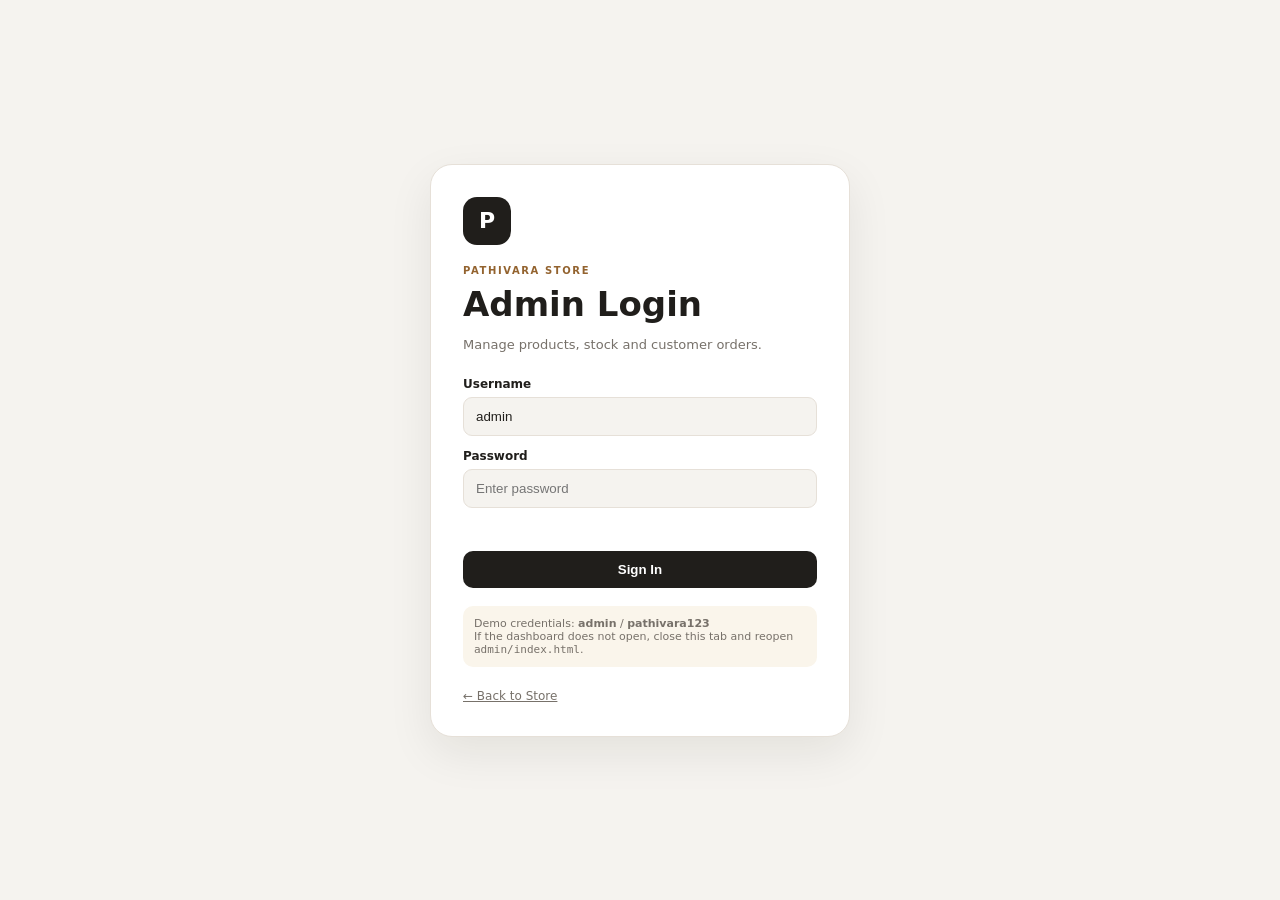
==== admin/index.html @ 6419e532 "Pathivara Store First Website" ====
<!DOCTYPE html>
<html lang="en">
<head>
<meta charset="UTF-8"><meta name="viewport" content="width=device-width,initial-scale=1.0">
<title>Admin Dashboard | Pathivara Store</title>
<link rel="stylesheet" href="css/admin.css">
</head>
<body>
<div id="loginView" class="login-view">
  <div class="login-card">
    <div class="logo">P</div>
    <p class="eyebrow">PATHIVARA STORE</p>
    <h1>Admin Login</h1>
    <p class="muted">Manage products, stock and customer orders.</p>
    <form id="loginForm">
      <label>Username<input id="loginUser" value="admin" autocomplete="username"></label>
      <label>Password<input id="loginPass" type="password" placeholder="Enter password" autocomplete="current-password"></label>
      <p id="loginError" class="error"></p>
      <button class="btn primary full">Sign In</button>
    </form>
    <div class="demo-note">Demo credentials: <strong>admin</strong> / <strong>pathivara123</strong><br>
If the dashboard does not open, close this tab and reopen <code>admin/index.html</code>.</div>
    <a href="../index.html" class="back">← Back to Store</a>
  </div>
</div>

<div id="appView" class="app" hidden>
<aside class="sidebar" id="sidebar">
  <div class="side-brand"><span class="logo small">P</span><strong>Pathivara</strong></div>
  <nav>
    <button class="side-link active" data-section="dashboard">▦ <span>Dashboard</span></button>
    <button class="side-link" data-section="products">◈ <span>Products</span></button>
    <button class="side-link" data-section="orders">▤ <span>Orders</span></button>
    <button class="side-link" data-section="settings">⚙ <span>Settings</span></button>
  </nav>
  <a href="../index.html" class="store-link">↗ View Store</a>
  <button id="logoutBtn" class="logout">↪ Logout</button>
</aside>
<div class="main-area">
<header class="topbar">
  <button id="sidebarToggle" class="hamburger">☰</button>
  <div><strong id="sectionTitle">Dashboard</strong><small>Pathivara Store Admin</small></div>
  <div class="top-actions"><span class="admin-badge">Admin</span></div>
</header>
<main class="content">
<section id="dashboardSection" class="admin-section active">
  <div class="section-head"><div><p class="eyebrow">OVERVIEW</p><h1>Dashboard</h1></div><button class="btn primary" onclick="showSection('products');openProductModal()">+ Add Product</button></div>
  <div class="stats">
    <div class="stat"><span>Products</span><strong id="statProducts">0</strong></div>
    <div class="stat"><span>Low Stock</span><strong id="statLow">0</strong></div>
    <div class="stat"><span>Orders</span><strong id="statOrders">0</strong></div>
    <div class="stat"><span>Pending</span><strong id="statPending">0</strong></div>
  </div>
  <div class="dashboard-grid">
    <div class="panel"><div class="panel-head"><h2>Recent Orders</h2><button class="text-btn" onclick="showSection('orders')">View all</button></div><div id="recentOrders"></div></div>
    <div class="panel"><div class="panel-head"><h2>Low Stock</h2><button class="text-btn" onclick="showSection('products')">Products</button></div><div id="lowStock"></div></div>
  </div>
</section>

<section id="productsSection" class="admin-section">
  <div class="section-head"><div><p class="eyebrow">CATALOG</p><h1>Products</h1></div><button class="btn primary" onclick="openProductModal()">+ Add Product</button></div>
  <div class="toolbar"><input id="productSearch" placeholder="Search products..."><select id="productCategory"><option>All</option><option>Men</option><option>Women</option><option>Kids</option><option>Sarees</option></select></div>
  <div class="table-wrap"><table><thead><tr><th>Product</th><th>Category</th><th>Price</th><th>Stock</th><th>Status</th><th>Actions</th></tr></thead><tbody id="productsTable"></tbody></table></div>
</section>

<section id="ordersSection" class="admin-section">
  <div class="section-head"><div><p class="eyebrow">CUSTOMERS</p><h1>Orders</h1></div></div>
  <div class="toolbar"><input id="orderSearch" placeholder="Search order, name or phone..."><select id="orderStatusFilter"><option>All</option><option>New</option><option>Confirmed</option><option>Processing</option><option>Ready</option><option>Delivered</option><option>Cancelled</option></select></div>
  <div class="table-wrap"><table><thead><tr><th>Order</th><th>Customer</th><th>Items</th><th>Total</th><th>Status</th><th>Actions</th></tr></thead><tbody id="ordersTable"></tbody></table></div>
</section>

<section id="settingsSection" class="admin-section">
  <div class="section-head"><div><p class="eyebrow">STORE</p><h1>Settings</h1></div></div>
  <div class="settings-grid">
    <div class="panel"><h2>Store Information</h2><label>Shop Name<input id="setName" value="Pathivara Store"></label><label>Phone<input id="setPhone" value="9842743833"></label><label>Location<input id="setLocation" value="Phungling, Taplejung, Nepal"></label><label>WhatsApp Number<input id="setWhatsapp" value="9779842743833"></label><button class="btn primary" id="saveSettings">Save Settings</button></div>
    <div class="panel"><h2>Data Tools</h2><p class="muted">This Stage 4 demo stores catalog and orders in this browser's localStorage. It is useful for prototyping but is not a secure multi-user backend.</p><button class="btn outline" id="exportData">Export Store Data</button><button class="btn danger" id="resetData">Reset Demo Data</button></div>
  </div>
</section>
</main>
</div>
</div>

<div class="modal-backdrop" id="productModal" hidden><div class="modal">
  <button class="modal-close" onclick="closeProductModal()">×</button><p class="eyebrow">CATALOG</p><h2 id="productModalTitle">Add Product</h2>
  <form id="productForm"><input type="hidden" id="productId">
  <div class="form-grid">
    <label>Name<input id="pName" required></label><label>Category<select id="pCategory"><option>Men</option><option>Women</option><option>Kids</option><option>Sarees</option></select></label>
    <label>Price (Rs.)<input id="pPrice" type="number" min="0" required></label><label>Stock<input id="pStock" type="number" min="0" required></label>
    <label class="wide">Image URL<input id="pImage" placeholder="https://..."></label>
    <label class="wide">Description<textarea id="pDescription"></textarea></label>
  </div>
  <div class="modal-actions"><button type="button" class="btn outline" onclick="closeProductModal()">Cancel</button><button class="btn primary">Save Product</button></div>
  </form>
</div></div>

<div class="modal-backdrop" id="orderModal" hidden><div class="modal wide-modal">
<button class="modal-close" onclick="closeOrderModal()">×</button><p class="eyebrow">ORDER DETAILS</p><h2 id="orderModalTitle">Order</h2><div id="orderDetail"></div>
<div class="modal-actions"><button class="btn outline" onclick="closeOrderModal()">Close</button><button class="btn whatsapp" id="orderWhatsApp">Contact on WhatsApp</button></div>
</div></div>

<script src="../js/products.js"></script><script src="js/admin.js"></script>
</body></html>
---- admin/css/admin.css ----
[hidden]{display:none!important}
:root{--bg:#f5f3ef;--surface:#fff;--text:#201e1b;--muted:#77716a;--border:#e6e0d8;--accent:#93632f;--danger:#b44f46;--green:#2d8b55;--shadow:0 16px 45px rgba(30,25,18,.08)}
*{box-sizing:border-box}body{margin:0;background:var(--bg);color:var(--text);font-family:Inter,system-ui,-apple-system,"Segoe UI",sans-serif}.muted{color:var(--muted);font-size:13px}.eyebrow{font-size:10px;font-weight:800;letter-spacing:.16em;color:var(--accent);margin:0 0 8px}.btn{border:1px solid transparent;border-radius:10px;padding:10px 15px;cursor:pointer;font-weight:750}.primary{background:var(--text);color:#fff}.outline{background:var(--surface);border-color:var(--border);color:var(--text)}.danger{background:#fff0ee;color:var(--danger);border-color:#f1c5bf}.whatsapp{background:#218c43;color:white}.full{width:100%}
.login-view{min-height:100vh;display:grid;place-items:center;padding:20px}.login-card{width:min(420px,100%);background:var(--surface);border:1px solid var(--border);border-radius:22px;padding:32px;box-shadow:var(--shadow)}.logo{width:48px;height:48px;display:grid;place-items:center;background:var(--text);color:#fff;border-radius:14px;font-weight:900;font-size:22px;margin-bottom:20px}.logo.small{width:38px;height:38px;font-size:18px;margin:0}.login-card h1{margin:0;font-size:34px}.login-card form{margin-top:25px}.login-card label,.modal label,.settings-grid label{display:block;font-size:12px;font-weight:750;margin:13px 0}.login-card input,.modal input,.modal textarea,.modal select,.settings-grid input,.toolbar input,.toolbar select{display:block;width:100%;margin-top:6px;padding:11px 12px;border:1px solid var(--border);border-radius:9px;background:var(--bg);color:var(--text);outline:0}.error{color:var(--danger);font-size:12px;min-height:18px}.demo-note{margin:18px 0;padding:11px;background:#faf5eb;border-radius:10px;color:var(--muted);font-size:11px}.back{font-size:12px;color:var(--muted)}
.app{display:flex;min-height:100vh}.sidebar{width:235px;background:#1c1a18;color:#eee;padding:20px 14px;display:flex;flex-direction:column;position:fixed;inset:0 auto 0 0;z-index:10}.side-brand{display:flex;align-items:center;gap:10px;padding:0 7px 28px}.sidebar nav{display:grid;gap:4px}.side-link,.logout{width:100%;text-align:left;border:0;background:transparent;color:#bcb7b0;padding:12px;border-radius:9px;cursor:pointer}.side-link.active,.side-link:hover{background:#302b25;color:#fff}.store-link{color:#bcb7b0;font-size:12px;padding:12px;margin-top:auto}.logout{color:#e7a39c;margin-top:3px}.main-area{margin-left:235px;width:calc(100% - 235px)}.topbar{height:72px;background:var(--surface);border-bottom:1px solid var(--border);display:flex;align-items:center;padding:0 28px;gap:14px;position:sticky;top:0;z-index:5}.topbar strong{display:block}.topbar small{display:block;color:var(--muted);font-size:10px}.top-actions{margin-left:auto}.admin-badge{background:#f3eee6;padding:7px 11px;border-radius:999px;font-size:11px}.hamburger{display:none;border:0;background:transparent;font-size:22px}.content{padding:30px}.admin-section{display:none}.admin-section.active{display:block}.section-head{display:flex;justify-content:space-between;align-items:end;gap:15px;margin-bottom:22px}.section-head h1{margin:0;font-size:36px;letter-spacing:-.04em}.stats{display:grid;grid-template-columns:repeat(4,1fr);gap:14px}.stat,.panel{background:var(--surface);border:1px solid var(--border);border-radius:16px;padding:18px}.stat span{font-size:11px;color:var(--muted)}.stat strong{display:block;font-size:30px;margin-top:7px}.dashboard-grid{display:grid;grid-template-columns:1.4fr 1fr;gap:18px;margin-top:18px}.panel h2{font-size:17px;margin:0}.panel-head{display:flex;justify-content:space-between;align-items:center;margin-bottom:12px}.text-btn{border:0;background:none;color:var(--accent);font-size:11px;cursor:pointer}.mini-row{display:flex;justify-content:space-between;gap:12px;padding:11px 0;border-bottom:1px solid var(--border);font-size:12px}.mini-row:last-child{border:0}.mini-row small{display:block;color:var(--muted)}.toolbar{display:flex;gap:10px;margin-bottom:15px}.toolbar input{max-width:420px;margin:0}.toolbar select{max-width:180px;margin:0}.table-wrap{overflow:auto;background:var(--surface);border:1px solid var(--border);border-radius:16px}table{width:100%;border-collapse:collapse;min-width:720px}th,td{text-align:left;padding:13px 15px;border-bottom:1px solid var(--border);font-size:12px}th{font-size:10px;text-transform:uppercase;letter-spacing:.08em;color:var(--muted)}tbody tr:last-child td{border-bottom:0}.prod-cell{display:flex;align-items:center;gap:10px}.prod-cell img{width:44px;height:52px;border-radius:7px;object-fit:cover}.prod-cell strong{display:block}.prod-cell small{color:var(--muted)}.status{display:inline-block;border-radius:999px;padding:5px 9px;font-size:10px;font-weight:800}.status.new{background:#fff0c9;color:#85601a}.status.confirmed{background:#e9f2ff;color:#32628d}.status.processing{background:#eee6ff;color:#65419b}.status.ready{background:#e4f7e9;color:#2c7945}.status.delivered{background:#def5ec;color:#25715a}.status.cancelled{background:#fae7e5;color:#a34a43}.row-actions{display:flex;gap:5px}.row-actions button{border:1px solid var(--border);background:var(--surface);border-radius:7px;padding:6px 8px;cursor:pointer;font-size:11px}.settings-grid{display:grid;grid-template-columns:1fr 1fr;gap:18px}.settings-grid label{margin:14px 0}.settings-grid input{margin-top:5px}.settings-grid .btn{margin:5px 5px 0 0}
.modal-backdrop{position:fixed;inset:0;background:rgba(10,8,5,.58);display:grid;place-items:center;padding:20px;z-index:50}.modal{width:min(650px,100%);max-height:90vh;overflow:auto;background:var(--surface);border-radius:20px;padding:26px;position:relative}.wide-modal{width:min(780px,100%)}.modal-close{position:absolute;right:16px;top:14px;border:0;background:var(--bg);border-radius:50%;width:34px;height:34px;font-size:22px;cursor:pointer;color:var(--text)}.modal h2{margin:0 0 18px}.form-grid{display:grid;grid-template-columns:1fr 1fr;gap:3px 14px}.form-grid .wide{grid-column:1/-1}.modal textarea{min-height:100px;resize:vertical}.modal-actions{display:flex;justify-content:flex-end;gap:8px;margin-top:22px}.order-detail-head{display:flex;justify-content:space-between;gap:15px;border-bottom:1px solid var(--border);padding-bottom:14px}.order-customer{padding:14px 0;border-bottom:1px solid var(--border);font-size:13px}.order-customer span{color:var(--muted);font-size:11px}.order-line{display:flex;justify-content:space-between;padding:10px 0;border-bottom:1px solid var(--border);font-size:12px}.order-line small{display:block;color:var(--muted)}.order-total{display:flex;justify-content:space-between;padding:16px 0;font-size:16px;font-weight:800}
@media(max-width:900px){.sidebar{transform:translateX(-100%);transition:.2s}.sidebar.open{transform:translateX(0)}.main-area{margin-left:0;width:100%}.hamburger{display:block}.stats{grid-template-columns:repeat(2,1fr)}.dashboard-grid,.settings-grid{grid-template-columns:1fr}.content{padding:20px}}
@media(max-width:560px){.section-head{align-items:start;flex-direction:column}.section-head h1{font-size:30px}.stats{grid-template-columns:1fr 1fr}.form-grid{grid-template-columns:1fr}.form-grid .wide{grid-column:auto}.toolbar{display:grid}.toolbar input,.toolbar select{max-width:none}.topbar{padding:0 15px}.content{padding:15px}.admin-badge{display:none}}
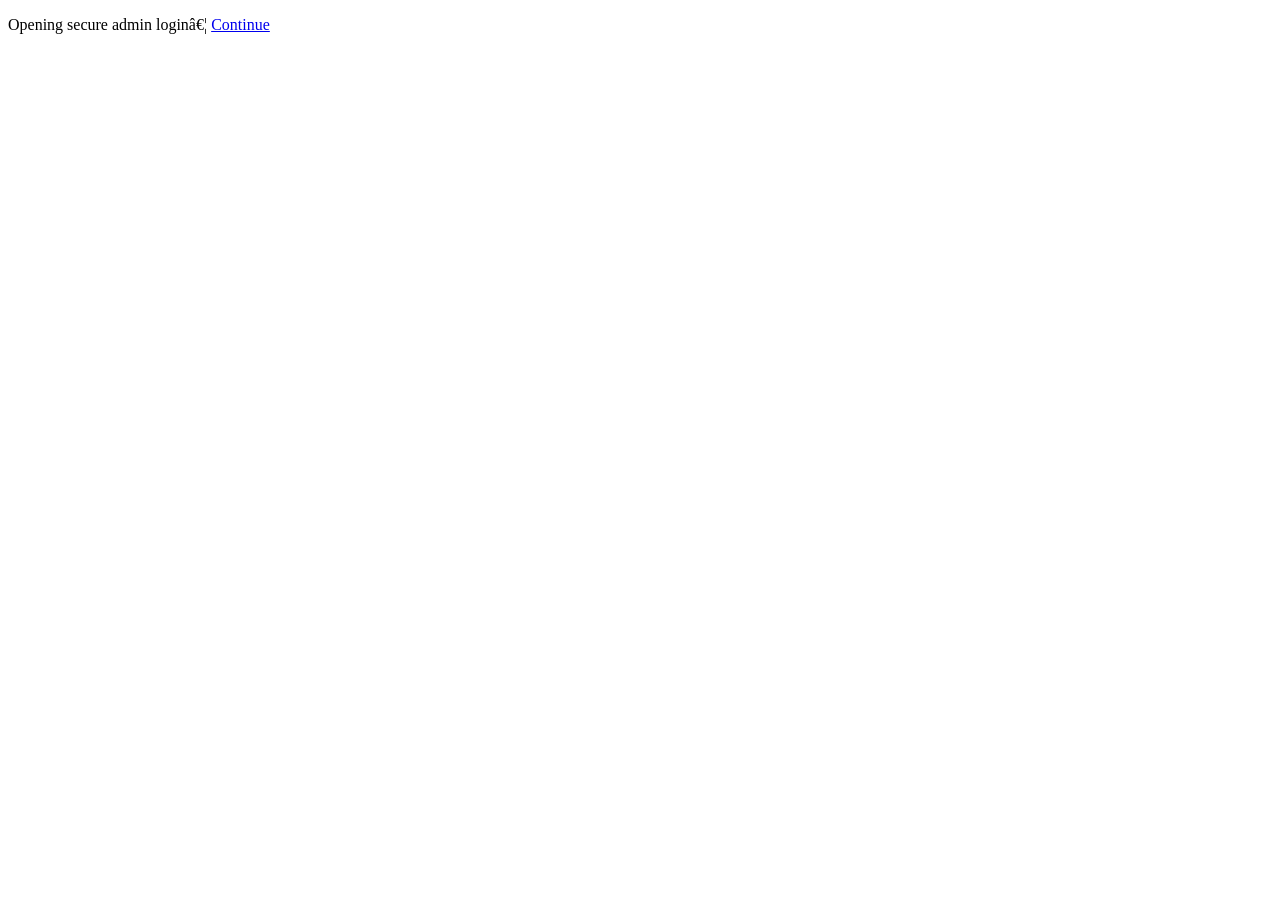
==== commit 3dfd1b34: "Connect storefront to live PHP/SQLite product catalog" ====
--- a/admin/index.html
+++ b/admin/index.html
@@ -1,102 +1,319 @@
-<!DOCTYPE html>
+<!doctype html>
+<!-- The former browser-only dashboard has been retired. -->
+<meta http-equiv="refresh" content="0; url=../login.php" />
+<p>Opening secure admin login… <a href="../login.php">Continue</a></p>
+<!--
 <html lang="en">
-<head>
-<meta charset="UTF-8"><meta name="viewport" content="width=device-width,initial-scale=1.0">
-<title>Admin Dashboard | Pathivara Store</title>
-<link rel="stylesheet" href="css/admin.css">
-</head>
-<body>
-<div id="loginView" class="login-view">
-  <div class="login-card">
-    <div class="logo">P</div>
-    <p class="eyebrow">PATHIVARA STORE</p>
-    <h1>Admin Login</h1>
-    <p class="muted">Manage products, stock and customer orders.</p>
-    <form id="loginForm">
-      <label>Username<input id="loginUser" value="admin" autocomplete="username"></label>
-      <label>Password<input id="loginPass" type="password" placeholder="Enter password" autocomplete="current-password"></label>
-      <p id="loginError" class="error"></p>
-      <button class="btn primary full">Sign In</button>
-    </form>
-    <div class="demo-note">Demo credentials: <strong>admin</strong> / <strong>pathivara123</strong><br>
-If the dashboard does not open, close this tab and reopen <code>admin/index.html</code>.</div>
-    <a href="../index.html" class="back">← Back to Store</a>
-  </div>
-</div>
-
-<div id="appView" class="app" hidden>
-<aside class="sidebar" id="sidebar">
-  <div class="side-brand"><span class="logo small">P</span><strong>Pathivara</strong></div>
-  <nav>
-    <button class="side-link active" data-section="dashboard">▦ <span>Dashboard</span></button>
-    <button class="side-link" data-section="products">◈ <span>Products</span></button>
-    <button class="side-link" data-section="orders">▤ <span>Orders</span></button>
-    <button class="side-link" data-section="settings">⚙ <span>Settings</span></button>
-  </nav>
-  <a href="../index.html" class="store-link">↗ View Store</a>
-  <button id="logoutBtn" class="logout">↪ Logout</button>
-</aside>
-<div class="main-area">
-<header class="topbar">
-  <button id="sidebarToggle" class="hamburger">☰</button>
-  <div><strong id="sectionTitle">Dashboard</strong><small>Pathivara Store Admin</small></div>
-  <div class="top-actions"><span class="admin-badge">Admin</span></div>
-</header>
-<main class="content">
-<section id="dashboardSection" class="admin-section active">
-  <div class="section-head"><div><p class="eyebrow">OVERVIEW</p><h1>Dashboard</h1></div><button class="btn primary" onclick="showSection('products');openProductModal()">+ Add Product</button></div>
-  <div class="stats">
-    <div class="stat"><span>Products</span><strong id="statProducts">0</strong></div>
-    <div class="stat"><span>Low Stock</span><strong id="statLow">0</strong></div>
-    <div class="stat"><span>Orders</span><strong id="statOrders">0</strong></div>
-    <div class="stat"><span>Pending</span><strong id="statPending">0</strong></div>
-  </div>
-  <div class="dashboard-grid">
-    <div class="panel"><div class="panel-head"><h2>Recent Orders</h2><button class="text-btn" onclick="showSection('orders')">View all</button></div><div id="recentOrders"></div></div>
-    <div class="panel"><div class="panel-head"><h2>Low Stock</h2><button class="text-btn" onclick="showSection('products')">Products</button></div><div id="lowStock"></div></div>
-  </div>
-</section>
-
-<section id="productsSection" class="admin-section">
-  <div class="section-head"><div><p class="eyebrow">CATALOG</p><h1>Products</h1></div><button class="btn primary" onclick="openProductModal()">+ Add Product</button></div>
-  <div class="toolbar"><input id="productSearch" placeholder="Search products..."><select id="productCategory"><option>All</option><option>Men</option><option>Women</option><option>Kids</option><option>Sarees</option></select></div>
-  <div class="table-wrap"><table><thead><tr><th>Product</th><th>Category</th><th>Price</th><th>Stock</th><th>Status</th><th>Actions</th></tr></thead><tbody id="productsTable"></tbody></table></div>
-</section>
-
-<section id="ordersSection" class="admin-section">
-  <div class="section-head"><div><p class="eyebrow">CUSTOMERS</p><h1>Orders</h1></div></div>
-  <div class="toolbar"><input id="orderSearch" placeholder="Search order, name or phone..."><select id="orderStatusFilter"><option>All</option><option>New</option><option>Confirmed</option><option>Processing</option><option>Ready</option><option>Delivered</option><option>Cancelled</option></select></div>
-  <div class="table-wrap"><table><thead><tr><th>Order</th><th>Customer</th><th>Items</th><th>Total</th><th>Status</th><th>Actions</th></tr></thead><tbody id="ordersTable"></tbody></table></div>
-</section>
-
-<section id="settingsSection" class="admin-section">
-  <div class="section-head"><div><p class="eyebrow">STORE</p><h1>Settings</h1></div></div>
-  <div class="settings-grid">
-    <div class="panel"><h2>Store Information</h2><label>Shop Name<input id="setName" value="Pathivara Store"></label><label>Phone<input id="setPhone" value="9842743833"></label><label>Location<input id="setLocation" value="Phungling, Taplejung, Nepal"></label><label>WhatsApp Number<input id="setWhatsapp" value="9779842743833"></label><button class="btn primary" id="saveSettings">Save Settings</button></div>
-    <div class="panel"><h2>Data Tools</h2><p class="muted">This Stage 4 demo stores catalog and orders in this browser's localStorage. It is useful for prototyping but is not a secure multi-user backend.</p><button class="btn outline" id="exportData">Export Store Data</button><button class="btn danger" id="resetData">Reset Demo Data</button></div>
-  </div>
-</section>
-</main>
-</div>
-</div>
-
-<div class="modal-backdrop" id="productModal" hidden><div class="modal">
-  <button class="modal-close" onclick="closeProductModal()">×</button><p class="eyebrow">CATALOG</p><h2 id="productModalTitle">Add Product</h2>
-  <form id="productForm"><input type="hidden" id="productId">
-  <div class="form-grid">
-    <label>Name<input id="pName" required></label><label>Category<select id="pCategory"><option>Men</option><option>Women</option><option>Kids</option><option>Sarees</option></select></label>
-    <label>Price (Rs.)<input id="pPrice" type="number" min="0" required></label><label>Stock<input id="pStock" type="number" min="0" required></label>
-    <label class="wide">Image URL<input id="pImage" placeholder="https://..."></label>
-    <label class="wide">Description<textarea id="pDescription"></textarea></label>
-  </div>
-  <div class="modal-actions"><button type="button" class="btn outline" onclick="closeProductModal()">Cancel</button><button class="btn primary">Save Product</button></div>
-  </form>
-</div></div>
-
-<div class="modal-backdrop" id="orderModal" hidden><div class="modal wide-modal">
-<button class="modal-close" onclick="closeOrderModal()">×</button><p class="eyebrow">ORDER DETAILS</p><h2 id="orderModalTitle">Order</h2><div id="orderDetail"></div>
-<div class="modal-actions"><button class="btn outline" onclick="closeOrderModal()">Close</button><button class="btn whatsapp" id="orderWhatsApp">Contact on WhatsApp</button></div>
-</div></div>
-
-<script src="../js/products.js"></script><script src="js/admin.js"></script>
-</body></html>
+  <head>
+    <meta charset="UTF-8" />
+    <meta name="viewport" content="width=device-width,initial-scale=1.0" />
+    <title>Admin Dashboard | Pathivara Store</title>
+    <link rel="stylesheet" href="css/admin.css" />
+  </head>
+  <body>
+    <div id="loginView" class="login-view">
+      <div class="login-card">
+        <div class="logo">P</div>
+        <p class="eyebrow">PATHIVARA STORE</p>
+        <h1>Admin Login</h1>
+        <p class="muted">Manage products, stock and customer orders.</p>
+        <form id="loginForm">
+          <label
+            >Username<input
+              id="loginUser"
+              value="admin"
+              autocomplete="username"
+          /></label>
+          <label
+            >Password<input
+              id="loginPass"
+              type="password"
+              placeholder="Enter password"
+              autocomplete="current-password"
+          /></label>
+          <p id="loginError" class="error"></p>
+          <button class="btn primary full">Sign In</button>
+        </form>
+        <div class="demo-note">
+          Demo credentials: <strong>admin</strong> /
+          <strong>pathivara123</strong><br />
+          If the dashboard does not open, close this tab and reopen
+          <code>admin/index.html</code>.
+        </div>
+        <a href="../index.html" class="back">← Back to Store</a>
+      </div>
+    </div>
+
+    <div id="appView" class="app" hidden>
+      <aside class="sidebar" id="sidebar">
+        <div class="side-brand">
+          <span class="logo small">PS</span><strong>Pathivara Store</strong>
+        </div>
+        <nav>
+          <button class="side-link active" data-section="dashboard">
+            ▦ <span>Dashboard</span>
+          </button>
+          <button class="side-link" data-section="products">
+            ◈ <span>Products</span>
+          </button>
+          <button class="side-link" data-section="orders">
+            ▤ <span>Orders</span>
+          </button>
+          <button class="side-link" data-section="settings">
+            ⚙ <span>Settings</span>
+          </button>
+        </nav>
+        <a href="../index.html" class="store-link">↗ View Store</a>
+        <button id="logoutBtn" class="logout">↪ Logout</button>
+      </aside>
+      <div class="main-area">
+        <header class="topbar">
+          <button id="sidebarToggle" class="hamburger">☰</button>
+          <div>
+            <strong id="sectionTitle">Dashboard</strong
+            ><small>Pathivara Store Admin</small>
+          </div>
+          <div class="top-actions"><span class="admin-badge">Admin</span></div>
+        </header>
+        <main class="content">
+          <section id="dashboardSection" class="admin-section active">
+            <div class="section-head">
+              <div>
+                <p class="eyebrow">OVERVIEW</p>
+                <h1>Dashboard</h1>
+              </div>
+              <button
+                class="btn primary"
+                onclick="
+                  showSection('products');
+                  openProductModal();
+                "
+              >
+                + Add Product
+              </button>
+            </div>
+            <div class="stats">
+              <div class="stat">
+                <span>Products</span><strong id="statProducts">0</strong>
+              </div>
+              <div class="stat">
+                <span>Low Stock</span><strong id="statLow">0</strong>
+              </div>
+              <div class="stat">
+                <span>Orders</span><strong id="statOrders">0</strong>
+              </div>
+              <div class="stat">
+                <span>Pending</span><strong id="statPending">0</strong>
+              </div>
+            </div>
+            <div class="dashboard-grid">
+              <div class="panel">
+                <div class="panel-head">
+                  <h2>Recent Orders</h2>
+                  <button class="text-btn" onclick="showSection('orders')">
+                    View all
+                  </button>
+                </div>
+                <div id="recentOrders"></div>
+              </div>
+              <div class="panel">
+                <div class="panel-head">
+                  <h2>Low Stock</h2>
+                  <button class="text-btn" onclick="showSection('products')">
+                    Products
+                  </button>
+                </div>
+                <div id="lowStock"></div>
+              </div>
+            </div>
+          </section>
+
+          <section id="productsSection" class="admin-section">
+            <div class="section-head">
+              <div>
+                <p class="eyebrow">CATALOG</p>
+                <h1>Products</h1>
+              </div>
+              <button class="btn primary" onclick="openProductModal()">
+                + Add Product
+              </button>
+            </div>
+            <div class="toolbar">
+              <input
+                id="productSearch"
+                placeholder="Search products..."
+              /><select id="productCategory">
+                <option>All</option>
+                <option>Men</option>
+                <option>Women</option>
+                <option>Kids</option>
+                <option>Sarees</option>
+              </select>
+            </div>
+            <div class="table-wrap">
+              <table>
+                <thead>
+                  <tr>
+                    <th>Product</th>
+                    <th>Category</th>
+                    <th>Price</th>
+                    <th>Stock</th>
+                    <th>Status</th>
+                    <th>Actions</th>
+                  </tr>
+                </thead>
+                <tbody id="productsTable"></tbody>
+              </table>
+            </div>
+          </section>
+
+          <section id="ordersSection" class="admin-section">
+            <div class="section-head">
+              <div>
+                <p class="eyebrow">CUSTOMERS</p>
+                <h1>Orders</h1>
+              </div>
+            </div>
+            <div class="toolbar">
+              <input
+                id="orderSearch"
+                placeholder="Search order, name or phone..."
+              /><select id="orderStatusFilter">
+                <option>All</option>
+                <option>New</option>
+                <option>Confirmed</option>
+                <option>Processing</option>
+                <option>Ready</option>
+                <option>Delivered</option>
+                <option>Cancelled</option>
+              </select>
+            </div>
+            <div class="table-wrap">
+              <table>
+                <thead>
+                  <tr>
+                    <th>Order</th>
+                    <th>Customer</th>
+                    <th>Items</th>
+                    <th>Total</th>
+                    <th>Status</th>
+                    <th>Actions</th>
+                  </tr>
+                </thead>
+                <tbody id="ordersTable"></tbody>
+              </table>
+            </div>
+          </section>
+
+          <section id="settingsSection" class="admin-section">
+            <div class="section-head">
+              <div>
+                <p class="eyebrow">STORE</p>
+                <h1>Settings</h1>
+              </div>
+            </div>
+            <div class="settings-grid">
+              <div class="panel">
+                <h2>Store Information</h2>
+                <label
+                  >Shop Name<input
+                    id="setName"
+                    value="Pathivara Store" /></label
+                ><label>Phone<input id="setPhone" value="9842743833" /></label
+                ><label
+                  >Location<input
+                    id="setLocation"
+                    value="Phungling, Taplejung, Nepal" /></label
+                ><label
+                  >WhatsApp Number<input
+                    id="setWhatsapp"
+                    value="9779842743833" /></label
+                ><button class="btn primary" id="saveSettings">
+                  Save Settings
+                </button>
+              </div>
+              <div class="panel">
+                <h2>Data Tools</h2>
+                <p class="muted">
+                  This Stage 4 demo stores catalog and orders in this browser's
+                  localStorage. It is useful for prototyping but is not a secure
+                  multi-user backend.
+                </p>
+                <button class="btn outline" id="exportData">
+                  Export Store Data</button
+                ><button class="btn danger" id="resetData">
+                  Reset Demo Data
+                </button>
+              </div>
+            </div>
+          </section>
+        </main>
+      </div>
+    </div>
+
+    <div class="modal-backdrop" id="productModal" hidden>
+      <div class="modal">
+        <button class="modal-close" onclick="closeProductModal()">×</button>
+        <p class="eyebrow">CATALOG</p>
+        <h2 id="productModalTitle">Add Product</h2>
+        <form id="productForm">
+          <input type="hidden" id="productId" />
+          <div class="form-grid">
+            <label>Name<input id="pName" required /></label
+            ><label
+              >Category<select id="pCategory">
+                <option>Men</option>
+                <option>Women</option>
+                <option>Kids</option>
+                <option>Sarees</option>
+              </select></label
+            >
+            <label
+              >Price (Rs.)<input
+                id="pPrice"
+                type="number"
+                min="0"
+                required /></label
+            ><label
+              >Stock<input id="pStock" type="number" min="0" required
+            /></label>
+            <label class="wide"
+              >Image URL<input id="pImage" placeholder="https://..."
+            /></label>
+            <label class="wide"
+              >Description<textarea id="pDescription"></textarea>
+            </label>
+          </div>
+          <div class="modal-actions">
+            <button
+              type="button"
+              class="btn outline"
+              onclick="closeProductModal()"
+            >
+              Cancel</button
+            ><button class="btn primary">Save Product</button>
+          </div>
+        </form>
+      </div>
+    </div>
+
+    <div class="modal-backdrop" id="orderModal" hidden>
+      <div class="modal wide-modal">
+        <button class="modal-close" onclick="closeOrderModal()">×</button>
+        <p class="eyebrow">ORDER DETAILS</p>
+        <h2 id="orderModalTitle">Order</h2>
+        <div id="orderDetail"></div>
+        <div class="modal-actions">
+          <button class="btn outline" onclick="closeOrderModal()">Close</button
+          ><button class="btn whatsapp" id="orderWhatsApp">
+            Contact on WhatsApp
+          </button>
+        </div>
+      </div>
+    </div>
+
+    <script src="../js/products.js"></script>
+    <script src="js/admin.js"></script>
+  </body>
+</html>
+-->
--- a/admin/css/admin.css
+++ b/admin/css/admin.css
@@ -1,8 +1,581 @@
-[hidden]{display:none!important}
-:root{--bg:#f5f3ef;--surface:#fff;--text:#201e1b;--muted:#77716a;--border:#e6e0d8;--accent:#93632f;--danger:#b44f46;--green:#2d8b55;--shadow:0 16px 45px rgba(30,25,18,.08)}
-*{box-sizing:border-box}body{margin:0;background:var(--bg);color:var(--text);font-family:Inter,system-ui,-apple-system,"Segoe UI",sans-serif}.muted{color:var(--muted);font-size:13px}.eyebrow{font-size:10px;font-weight:800;letter-spacing:.16em;color:var(--accent);margin:0 0 8px}.btn{border:1px solid transparent;border-radius:10px;padding:10px 15px;cursor:pointer;font-weight:750}.primary{background:var(--text);color:#fff}.outline{background:var(--surface);border-color:var(--border);color:var(--text)}.danger{background:#fff0ee;color:var(--danger);border-color:#f1c5bf}.whatsapp{background:#218c43;color:white}.full{width:100%}
-.login-view{min-height:100vh;display:grid;place-items:center;padding:20px}.login-card{width:min(420px,100%);background:var(--surface);border:1px solid var(--border);border-radius:22px;padding:32px;box-shadow:var(--shadow)}.logo{width:48px;height:48px;display:grid;place-items:center;background:var(--text);color:#fff;border-radius:14px;font-weight:900;font-size:22px;margin-bottom:20px}.logo.small{width:38px;height:38px;font-size:18px;margin:0}.login-card h1{margin:0;font-size:34px}.login-card form{margin-top:25px}.login-card label,.modal label,.settings-grid label{display:block;font-size:12px;font-weight:750;margin:13px 0}.login-card input,.modal input,.modal textarea,.modal select,.settings-grid input,.toolbar input,.toolbar select{display:block;width:100%;margin-top:6px;padding:11px 12px;border:1px solid var(--border);border-radius:9px;background:var(--bg);color:var(--text);outline:0}.error{color:var(--danger);font-size:12px;min-height:18px}.demo-note{margin:18px 0;padding:11px;background:#faf5eb;border-radius:10px;color:var(--muted);font-size:11px}.back{font-size:12px;color:var(--muted)}
-.app{display:flex;min-height:100vh}.sidebar{width:235px;background:#1c1a18;color:#eee;padding:20px 14px;display:flex;flex-direction:column;position:fixed;inset:0 auto 0 0;z-index:10}.side-brand{display:flex;align-items:center;gap:10px;padding:0 7px 28px}.sidebar nav{display:grid;gap:4px}.side-link,.logout{width:100%;text-align:left;border:0;background:transparent;color:#bcb7b0;padding:12px;border-radius:9px;cursor:pointer}.side-link.active,.side-link:hover{background:#302b25;color:#fff}.store-link{color:#bcb7b0;font-size:12px;padding:12px;margin-top:auto}.logout{color:#e7a39c;margin-top:3px}.main-area{margin-left:235px;width:calc(100% - 235px)}.topbar{height:72px;background:var(--surface);border-bottom:1px solid var(--border);display:flex;align-items:center;padding:0 28px;gap:14px;position:sticky;top:0;z-index:5}.topbar strong{display:block}.topbar small{display:block;color:var(--muted);font-size:10px}.top-actions{margin-left:auto}.admin-badge{background:#f3eee6;padding:7px 11px;border-radius:999px;font-size:11px}.hamburger{display:none;border:0;background:transparent;font-size:22px}.content{padding:30px}.admin-section{display:none}.admin-section.active{display:block}.section-head{display:flex;justify-content:space-between;align-items:end;gap:15px;margin-bottom:22px}.section-head h1{margin:0;font-size:36px;letter-spacing:-.04em}.stats{display:grid;grid-template-columns:repeat(4,1fr);gap:14px}.stat,.panel{background:var(--surface);border:1px solid var(--border);border-radius:16px;padding:18px}.stat span{font-size:11px;color:var(--muted)}.stat strong{display:block;font-size:30px;margin-top:7px}.dashboard-grid{display:grid;grid-template-columns:1.4fr 1fr;gap:18px;margin-top:18px}.panel h2{font-size:17px;margin:0}.panel-head{display:flex;justify-content:space-between;align-items:center;margin-bottom:12px}.text-btn{border:0;background:none;color:var(--accent);font-size:11px;cursor:pointer}.mini-row{display:flex;justify-content:space-between;gap:12px;padding:11px 0;border-bottom:1px solid var(--border);font-size:12px}.mini-row:last-child{border:0}.mini-row small{display:block;color:var(--muted)}.toolbar{display:flex;gap:10px;margin-bottom:15px}.toolbar input{max-width:420px;margin:0}.toolbar select{max-width:180px;margin:0}.table-wrap{overflow:auto;background:var(--surface);border:1px solid var(--border);border-radius:16px}table{width:100%;border-collapse:collapse;min-width:720px}th,td{text-align:left;padding:13px 15px;border-bottom:1px solid var(--border);font-size:12px}th{font-size:10px;text-transform:uppercase;letter-spacing:.08em;color:var(--muted)}tbody tr:last-child td{border-bottom:0}.prod-cell{display:flex;align-items:center;gap:10px}.prod-cell img{width:44px;height:52px;border-radius:7px;object-fit:cover}.prod-cell strong{display:block}.prod-cell small{color:var(--muted)}.status{display:inline-block;border-radius:999px;padding:5px 9px;font-size:10px;font-weight:800}.status.new{background:#fff0c9;color:#85601a}.status.confirmed{background:#e9f2ff;color:#32628d}.status.processing{background:#eee6ff;color:#65419b}.status.ready{background:#e4f7e9;color:#2c7945}.status.delivered{background:#def5ec;color:#25715a}.status.cancelled{background:#fae7e5;color:#a34a43}.row-actions{display:flex;gap:5px}.row-actions button{border:1px solid var(--border);background:var(--surface);border-radius:7px;padding:6px 8px;cursor:pointer;font-size:11px}.settings-grid{display:grid;grid-template-columns:1fr 1fr;gap:18px}.settings-grid label{margin:14px 0}.settings-grid input{margin-top:5px}.settings-grid .btn{margin:5px 5px 0 0}
-.modal-backdrop{position:fixed;inset:0;background:rgba(10,8,5,.58);display:grid;place-items:center;padding:20px;z-index:50}.modal{width:min(650px,100%);max-height:90vh;overflow:auto;background:var(--surface);border-radius:20px;padding:26px;position:relative}.wide-modal{width:min(780px,100%)}.modal-close{position:absolute;right:16px;top:14px;border:0;background:var(--bg);border-radius:50%;width:34px;height:34px;font-size:22px;cursor:pointer;color:var(--text)}.modal h2{margin:0 0 18px}.form-grid{display:grid;grid-template-columns:1fr 1fr;gap:3px 14px}.form-grid .wide{grid-column:1/-1}.modal textarea{min-height:100px;resize:vertical}.modal-actions{display:flex;justify-content:flex-end;gap:8px;margin-top:22px}.order-detail-head{display:flex;justify-content:space-between;gap:15px;border-bottom:1px solid var(--border);padding-bottom:14px}.order-customer{padding:14px 0;border-bottom:1px solid var(--border);font-size:13px}.order-customer span{color:var(--muted);font-size:11px}.order-line{display:flex;justify-content:space-between;padding:10px 0;border-bottom:1px solid var(--border);font-size:12px}.order-line small{display:block;color:var(--muted)}.order-total{display:flex;justify-content:space-between;padding:16px 0;font-size:16px;font-weight:800}
-@media(max-width:900px){.sidebar{transform:translateX(-100%);transition:.2s}.sidebar.open{transform:translateX(0)}.main-area{margin-left:0;width:100%}.hamburger{display:block}.stats{grid-template-columns:repeat(2,1fr)}.dashboard-grid,.settings-grid{grid-template-columns:1fr}.content{padding:20px}}
-@media(max-width:560px){.section-head{align-items:start;flex-direction:column}.section-head h1{font-size:30px}.stats{grid-template-columns:1fr 1fr}.form-grid{grid-template-columns:1fr}.form-grid .wide{grid-column:auto}.toolbar{display:grid}.toolbar input,.toolbar select{max-width:none}.topbar{padding:0 15px}.content{padding:15px}.admin-badge{display:none}}
+[hidden] {
+  display: none !important;
+}
+:root {
+  --bg: #f5f3ef;
+  --surface: #fff;
+  --text: #201e1b;
+  --muted: #77716a;
+  --border: #e6e0d8;
+  --accent: #93632f;
+  --danger: #b44f46;
+  --green: #2d8b55;
+  --shadow: 0 16px 45px rgba(30, 25, 18, 0.08);
+}
+* {
+  box-sizing: border-box;
+}
+body {
+  margin: 0;
+  background: var(--bg);
+  color: var(--text);
+  font-family:
+    Inter,
+    system-ui,
+    -apple-system,
+    "Segoe UI",
+    sans-serif;
+}
+.muted {
+  color: var(--muted);
+  font-size: 13px;
+}
+.eyebrow {
+  font-size: 10px;
+  font-weight: 800;
+  letter-spacing: 0.16em;
+  color: var(--accent);
+  margin: 0 0 8px;
+}
+.btn {
+  border: 1px solid transparent;
+  border-radius: 10px;
+  padding: 10px 15px;
+  cursor: pointer;
+  font-weight: 750;
+}
+.primary {
+  background: var(--text);
+  color: #fff;
+}
+.outline {
+  background: var(--surface);
+  border-color: var(--border);
+  color: var(--text);
+}
+.danger {
+  background: #fff0ee;
+  color: var(--danger);
+  border-color: #f1c5bf;
+}
+.whatsapp {
+  background: #218c43;
+  color: white;
+}
+.full {
+  width: 100%;
+}
+.login-view {
+  min-height: 100vh;
+  display: grid;
+  place-items: center;
+  padding: 20px;
+}
+.login-card {
+  width: min(420px, 100%);
+  background: var(--surface);
+  border: 1px solid var(--border);
+  border-radius: 22px;
+  padding: 32px;
+  box-shadow: var(--shadow);
+}
+.logo {
+  width: 48px;
+  height: 48px;
+  display: grid;
+  place-items: center;
+  background: var(--text);
+  color: #fff;
+  border-radius: 14px;
+  font-weight: 900;
+  font-size: 22px;
+  margin-bottom: 20px;
+}
+.logo.small {
+  width: 38px;
+  height: 38px;
+  font-size: 18px;
+  margin: 0;
+}
+.login-card h1 {
+  margin: 0;
+  font-size: 34px;
+}
+.login-card form {
+  margin-top: 25px;
+}
+.login-card label,
+.modal label,
+.settings-grid label {
+  display: block;
+  font-size: 12px;
+  font-weight: 750;
+  margin: 13px 0;
+}
+.login-card input,
+.modal input,
+.modal textarea,
+.modal select,
+.settings-grid input,
+.toolbar input,
+.toolbar select {
+  display: block;
+  width: 100%;
+  margin-top: 6px;
+  padding: 11px 12px;
+  border: 1px solid var(--border);
+  border-radius: 9px;
+  background: var(--bg);
+  color: var(--text);
+  outline: 0;
+}
+.error {
+  color: var(--danger);
+  font-size: 12px;
+  min-height: 18px;
+}
+.demo-note {
+  margin: 18px 0;
+  padding: 11px;
+  background: #faf5eb;
+  border-radius: 10px;
+  color: var(--muted);
+  font-size: 11px;
+}
+.back {
+  font-size: 12px;
+  color: var(--muted);
+}
+.app {
+  display: flex;
+  min-height: 100vh;
+}
+.sidebar {
+  width: 235px;
+  background: #1c1a18;
+  color: #eee;
+  padding: 20px 14px;
+  display: flex;
+  flex-direction: column;
+  position: fixed;
+  inset: 0 auto 0 0;
+  z-index: 10;
+}
+.side-brand {
+  display: flex;
+  align-items: center;
+  gap: 10px;
+  padding: 0 7px 28px;
+}
+.sidebar nav {
+  display: grid;
+  gap: 4px;
+}
+.side-link,
+.logout {
+  width: 100%;
+  text-align: left;
+  border: 0;
+  background: transparent;
+  color: #bcb7b0;
+  padding: 12px;
+  border-radius: 9px;
+  cursor: pointer;
+}
+.side-link.active,
+.side-link:hover {
+  background: #302b25;
+  color: #fff;
+}
+.store-link {
+  color: #bcb7b0;
+  font-size: 12px;
+  padding: 12px;
+  margin-top: auto;
+}
+.logout {
+  color: #e7a39c;
+  margin-top: 3px;
+}
+.main-area {
+  margin-left: 235px;
+  width: calc(100% - 235px);
+}
+.topbar {
+  height: 72px;
+  background: var(--surface);
+  border-bottom: 1px solid var(--border);
+  display: flex;
+  align-items: center;
+  padding: 0 28px;
+  gap: 14px;
+  position: sticky;
+  top: 0;
+  z-index: 5;
+}
+.topbar strong {
+  display: block;
+}
+.topbar small {
+  display: block;
+  color: var(--muted);
+  font-size: 10px;
+}
+.top-actions {
+  margin-left: auto;
+}
+.admin-badge {
+  background: #f3eee6;
+  padding: 7px 11px;
+  border-radius: 999px;
+  font-size: 11px;
+}
+.hamburger {
+  display: none;
+  border: 0;
+  background: transparent;
+  font-size: 22px;
+}
+.content {
+  padding: 30px;
+}
+.admin-section {
+  display: none;
+}
+.admin-section.active {
+  display: block;
+}
+.section-head {
+  display: flex;
+  justify-content: space-between;
+  align-items: end;
+  gap: 15px;
+  margin-bottom: 22px;
+}
+.section-head h1 {
+  margin: 0;
+  font-size: 36px;
+  letter-spacing: -0.04em;
+}
+.stats {
+  display: grid;
+  grid-template-columns: repeat(4, 1fr);
+  gap: 14px;
+}
+.stat,
+.panel {
+  background: var(--surface);
+  border: 1px solid var(--border);
+  border-radius: 16px;
+  padding: 18px;
+}
+.stat span {
+  font-size: 11px;
+  color: var(--muted);
+}
+.stat strong {
+  display: block;
+  font-size: 30px;
+  margin-top: 7px;
+}
+.dashboard-grid {
+  display: grid;
+  grid-template-columns: 1.4fr 1fr;
+  gap: 18px;
+  margin-top: 18px;
+}
+.panel h2 {
+  font-size: 17px;
+  margin: 0;
+}
+.panel-head {
+  display: flex;
+  justify-content: space-between;
+  align-items: center;
+  margin-bottom: 12px;
+}
+.text-btn {
+  border: 0;
+  background: none;
+  color: var(--accent);
+  font-size: 11px;
+  cursor: pointer;
+}
+.mini-row {
+  display: flex;
+  justify-content: space-between;
+  gap: 12px;
+  padding: 11px 0;
+  border-bottom: 1px solid var(--border);
+  font-size: 12px;
+}
+.mini-row:last-child {
+  border: 0;
+}
+.mini-row small {
+  display: block;
+  color: var(--muted);
+}
+.toolbar {
+  display: flex;
+  gap: 10px;
+  margin-bottom: 15px;
+}
+.toolbar input {
+  max-width: 420px;
+  margin: 0;
+}
+.toolbar select {
+  max-width: 180px;
+  margin: 0;
+}
+.table-wrap {
+  overflow: auto;
+  background: var(--surface);
+  border: 1px solid var(--border);
+  border-radius: 16px;
+}
+table {
+  width: 100%;
+  border-collapse: collapse;
+  min-width: 720px;
+}
+th,
+td {
+  text-align: left;
+  padding: 13px 15px;
+  border-bottom: 1px solid var(--border);
+  font-size: 12px;
+}
+th {
+  font-size: 10px;
+  text-transform: uppercase;
+  letter-spacing: 0.08em;
+  color: var(--muted);
+}
+tbody tr:last-child td {
+  border-bottom: 0;
+}
+.prod-cell {
+  display: flex;
+  align-items: center;
+  gap: 10px;
+}
+.prod-cell img {
+  width: 44px;
+  height: 52px;
+  border-radius: 7px;
+  object-fit: cover;
+}
+.prod-cell strong {
+  display: block;
+}
+.prod-cell small {
+  color: var(--muted);
+}
+.status {
+  display: inline-block;
+  border-radius: 999px;
+  padding: 5px 9px;
+  font-size: 10px;
+  font-weight: 800;
+}
+.status.new {
+  background: #fff0c9;
+  color: #85601a;
+}
+.status.confirmed {
+  background: #e9f2ff;
+  color: #32628d;
+}
+.status.processing {
+  background: #eee6ff;
+  color: #65419b;
+}
+.status.ready {
+  background: #e4f7e9;
+  color: #2c7945;
+}
+.status.delivered {
+  background: #def5ec;
+  color: #25715a;
+}
+.status.cancelled {
+  background: #fae7e5;
+  color: #a34a43;
+}
+.row-actions {
+  display: flex;
+  gap: 5px;
+}
+.row-actions button {
+  border: 1px solid var(--border);
+  background: var(--surface);
+  border-radius: 7px;
+  padding: 6px 8px;
+  cursor: pointer;
+  font-size: 11px;
+}
+.settings-grid {
+  display: grid;
+  grid-template-columns: 1fr 1fr;
+  gap: 18px;
+}
+.settings-grid label {
+  margin: 14px 0;
+}
+.settings-grid input {
+  margin-top: 5px;
+}
+.settings-grid .btn {
+  margin: 5px 5px 0 0;
+}
+.modal-backdrop {
+  position: fixed;
+  inset: 0;
+  background: rgba(10, 8, 5, 0.58);
+  display: grid;
+  place-items: center;
+  padding: 20px;
+  z-index: 50;
+}
+.modal {
+  width: min(650px, 100%);
+  max-height: 90vh;
+  overflow: auto;
+  background: var(--surface);
+  border-radius: 20px;
+  padding: 26px;
+  position: relative;
+}
+.wide-modal {
+  width: min(780px, 100%);
+}
+.modal-close {
+  position: absolute;
+  right: 16px;
+  top: 14px;
+  border: 0;
+  background: var(--bg);
+  border-radius: 50%;
+  width: 34px;
+  height: 34px;
+  font-size: 22px;
+  cursor: pointer;
+  color: var(--text);
+}
+.modal h2 {
+  margin: 0 0 18px;
+}
+.form-grid {
+  display: grid;
+  grid-template-columns: 1fr 1fr;
+  gap: 3px 14px;
+}
+.form-grid .wide {
+  grid-column: 1/-1;
+}
+.modal textarea {
+  min-height: 100px;
+  resize: vertical;
+}
+.modal-actions {
+  display: flex;
+  justify-content: flex-end;
+  gap: 8px;
+  margin-top: 22px;
+}
+.order-detail-head {
+  display: flex;
+  justify-content: space-between;
+  gap: 15px;
+  border-bottom: 1px solid var(--border);
+  padding-bottom: 14px;
+}
+.order-customer {
+  padding: 14px 0;
+  border-bottom: 1px solid var(--border);
+  font-size: 13px;
+}
+.order-customer span {
+  color: var(--muted);
+  font-size: 11px;
+}
+.order-line {
+  display: flex;
+  justify-content: space-between;
+  padding: 10px 0;
+  border-bottom: 1px solid var(--border);
+  font-size: 12px;
+}
+.order-line small {
+  display: block;
+  color: var(--muted);
+}
+.order-total {
+  display: flex;
+  justify-content: space-between;
+  padding: 16px 0;
+  font-size: 16px;
+  font-weight: 800;
+}
+@media (max-width: 900px) {
+  .sidebar {
+    transform: translateX(-100%);
+    transition: 0.2s;
+  }
+  .sidebar.open {
+    transform: translateX(0);
+  }
+  .main-area {
+    margin-left: 0;
+    width: 100%;
+  }
+  .hamburger {
+    display: block;
+  }
+  .stats {
+    grid-template-columns: repeat(2, 1fr);
+  }
+  .dashboard-grid,
+  .settings-grid {
+    grid-template-columns: 1fr;
+  }
+  .content {
+    padding: 20px;
+  }
+}
+@media (max-width: 560px) {
+  .section-head {
+    align-items: start;
+    flex-direction: column;
+  }
+  .section-head h1 {
+    font-size: 30px;
+  }
+  .stats {
+    grid-template-columns: 1fr 1fr;
+  }
+  .form-grid {
+    grid-template-columns: 1fr;
+  }
+  .form-grid .wide {
+    grid-column: auto;
+  }
+  .toolbar {
+    display: grid;
+  }
+  .toolbar input,
+  .toolbar select {
+    max-width: none;
+  }
+  .topbar {
+    padding: 0 15px;
+  }
+  .content {
+    padding: 15px;
+  }
+  .admin-badge {
+    display: none;
+  }
+}
